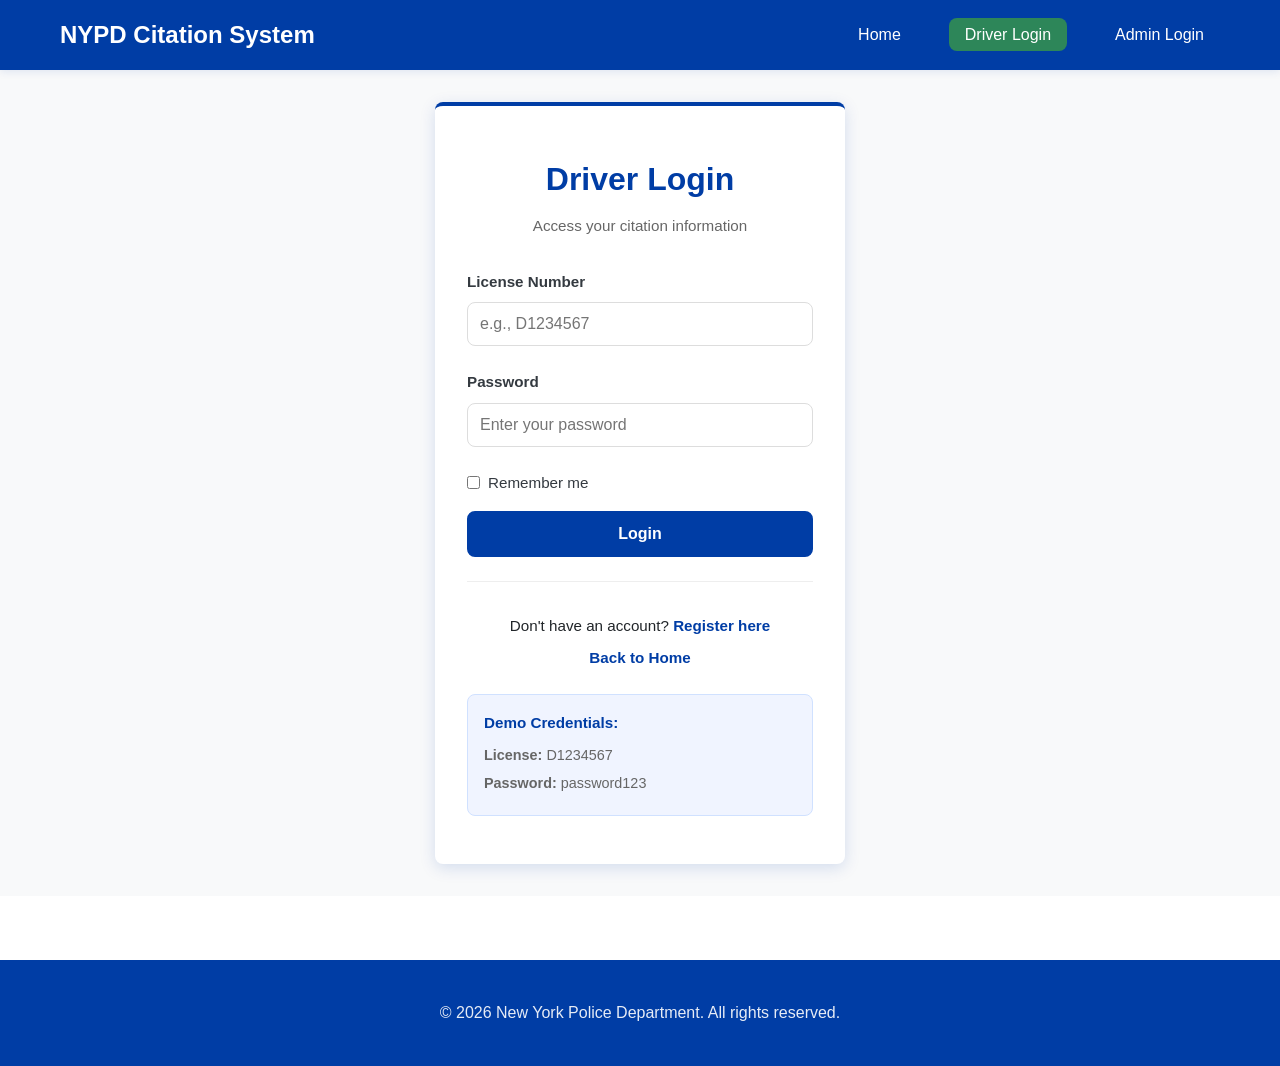
==== pages/driver-dashboard.html @ 5fd09bb0 "Dashboard development and styling, testing to follow" ====
<!DOCTYPE html>
<html lang="en" dir="ltr">
    <head>
        <meta charset="UTF-8">
        <meta name="viewport" content="width=device-width, initial-scale=1.0">
        <title>NYPD Citation System - Driver Dashboard</title>
        <link rel="stylesheet" href="../css/dashboard.css">
    </head>

    <body>
        <!-- NAVIGATION BAR -->
        <nav class="navbar">
            <div class="container">
                <div class="logo">
                    <h1>NYPD Citation System</h1>
                </div>
                
                <ul class="nav-links">
                    <li><a href="../index.html">Home</a></li>
                    <li><a href="#" id="logout-btn" style="cursor: pointer; color: white;">Logout</a></li>
                </ul>
            </div>
        </nav>

        <!-- MAIN DASHBOARD CONTENT -->
        <main class="container">
            <!-- Dashboard Header -->
            <div class="dashboard-header">
                <h1>Welcome, Driver</h1>
                <p id="user-info">License: <strong id="user-license">Loading...</strong></p>
            </div>

            <!-- Dashboard Navigation -->
            <div class="dashboard-nav">
                <h2>Your Citations</h2>
                <button class="btn btn-primary" id="refresh-btn">🔄 Refresh</button>
            </div>

            <!-- Stats Cards -->
            <div class="dashboard-stats">
                <div class="stat-card">
                    <div class="stat-number" id="total-citations">0</div>
                    <div class="stat-label">Total Citations</div>
                </div>
                <div class="stat-card">
                    <div class="stat-number" id="active-citations">0</div>
                    <div class="stat-label">Active</div>
                </div>
                <div class="stat-card">
                    <div class="stat-number" id="paid-citations">0</div>
                    <div class="stat-label">Paid</div>
                </div>
                <div class="stat-card">
                    <div class="stat-number" id="dismissed-citations">0</div>
                    <div class="stat-label">Dismissed</div>
                </div>
            </div>

            <!-- Citations Section -->
            <div class="citations-section">
                <h3>Citation Details</h3>
                
                <!-- Loading State -->
                <div id="loading-state" class="loading" style="display: none;">
                    <div class="spinner-large"></div>
                    <p>Loading your citations...</p>
                </div>

                <!-- Error State -->
                <div id="error-state" class="alert alert-error" style="display: none;">
                    <span id="error-text"></span>
                </div>

                <!-- Empty State -->
                <div id="empty-state" class="no-citations" style="display: none;">
                    <p>📋 No citations found</p>
                    <p>Good news! You have no traffic citations on record.</p>
                </div>

                <!-- Citations Table -->
                <div id="citations-table-wrapper" style="display: none;">
                    <table class="citations-table">
                        <thead>
                            <tr>
                                <th>Citation #</th>
                                <th>Violation</th>
                                <th>Date Issued</th>
                                <th>Fine Amount</th>
                                <th>Status</th>
                            </tr>
                        </thead>
                        <tbody id="citations-tbody">
                            <!-- Rows will be added by JavaScript -->
                        </tbody>
                    </table>
                </div>
            </div>
        </main>

        <!-- FOOTER -->
        <footer class="footer">
            <div class="container">
                <p>&copy; 2026 New York Police Department. All rights reserved.</p>
            </div>
        </footer>

        <!-- JavaScript Files -->
        <script src="../js/auth.js"></script>
        <script src="../js/api.js"></script>
        <script src="driver-dashboard.js"></script>

    </body>
</html>
---- css/dashboard.css ----
/* ========================================
   DASHBOARD STYLES - Shared dashboard styling
   ======================================== */

/* Dashboard Header */
.dashboard-header {
    color: white;
    padding: 2rem;
    margin-bottom: 2rem;
    border-radius: var(--border-radius);
}

.dashboard-header h1 {
    margin-bottom: 0.5rem;
    font-size: 2rem;
}

.dashboard-header p {
    opacity: 0.9;
    margin: 0;
}

/* Dashboard Navigation */
.dashboard-nav {
    display: flex;
    justify-content: space-between;
    align-items: center;
    margin-bottom: 2rem;
    flex-wrap: wrap;
    gap: 1rem;
}

.dashboard-nav h2 {
    margin: 0;
}

/* Dashboard Tabs */
.dashboard-tabs {
    display: flex;
    gap: 1rem;
    margin-bottom: 2rem;
    border-bottom: 2px solid #eee;
    flex-wrap: wrap;
}

.dashboard-tabs button {
    background: none;
    border: none;
    padding: 1rem;
    font-size: 1rem;
    font-weight: 600;
    color: #666;
    cursor: pointer;
    border-bottom: 3px solid transparent;
    transition: all 0.3s ease;
}

.dashboard-tabs button:hover {
    color: var(--primary-color);
}

.dashboard-tabs button.active {
    color: var(--primary-color);
    border-bottom-color: var(--primary-color);
}

/* Dashboard Stats */
.dashboard-stats {
    display: grid;
    grid-template-columns: repeat(auto-fit, minmax(200px, 1fr));
    gap: 1.5rem;
    margin-bottom: 2rem;
}

.stat-card {
    background: white;
    padding: 1.5rem;
    border-radius: var(--border-radius);
    box-shadow: var(--box-shadow);
    border-left: 4px solid var(--primary-color);
    text-align: center;
}

.stat-card .stat-number {
    font-size: 2.5rem;
    font-weight: bold;
    color: var(--primary-color);
    margin-bottom: 0.5rem;
}

.stat-card .stat-label {
    color: #666;
    font-size: 0.95rem;
}

/* Content Sections */
.content-section {
    background: white;
    padding: 2rem;
    border-radius: var(--border-radius);
    box-shadow: var(--box-shadow);
    display: none;
}

.content-section.active {
    display: block;
}

.content-section h3 {
    color: var(--primary-color);
    margin-bottom: 1.5rem;
    font-size: 1.5rem;
}

.content-section h4 {
    color: var(--primary-color);
    margin-top: 1.5rem;
    margin-bottom: 1rem;
}

/* Form Layouts */
.form-row {
    display: grid;
    grid-template-columns: repeat(auto-fit, minmax(250px, 1fr));
    gap: 1.5rem;
    margin-bottom: 1.5rem;
}

.form-row .form-group {
    margin-bottom: 0;
}

.form-submit {
    display: flex;
    gap: 1rem;
    justify-content: flex-start;
    flex-wrap: wrap;
}

.form-submit button {
    flex: 1;
    min-width: 120px;
}

/* Tables */
.citations-table {
    width: 100%;
    border-collapse: collapse;
    margin-top: 1rem;
}

.citations-table th {
    background-color: var(--light-color);
    color: var(--dark-color);
    padding: 1rem;
    text-align: left;
    font-weight: 600;
    border-bottom: 2px solid #ddd;
}

.citations-table td {
    padding: 1rem;
    border-bottom: 1px solid #eee;
}

.citations-table tr:hover {
    background-color: #f9f9f9;
}

/* Status Badges */
.status-badge {
    display: inline-block;
    padding: 0.4rem 0.8rem;
    border-radius: 20px;
    font-size: 0.85rem;
    font-weight: 600;
}

.status-active {
    background-color: #fef3c7;
    color: #92400e;
}

.status-paid {
    background-color: #dcfce7;
    color: #15803d;
}

.status-dismissed {
    background-color: #e0e7ff;
    color: #3730a3;
}

/* Empty/No Data States */
.no-data {
    text-align: center;
    padding: 3rem;
    color: #666;
}

.no-data p {
    font-size: 1.1rem;
    margin-bottom: 1rem;
}

/* Loading State */
.loading {
    text-align: center;
    padding: 2rem;
    color: #666;
}

.spinner-large {
    border: 4px solid rgba(0, 61, 165, 0.1);
    border-top-color: var(--primary-color);
    border-radius: 50%;
    width: 40px;
    height: 40px;
    animation: spin 0.8s linear infinite;
    margin: 0 auto 1rem;
}

/* Filter Section */
.filter-section {
    display: flex;
    gap: 1rem;
    margin-bottom: 1.5rem;
    flex-wrap: wrap;
    align-items: flex-end;
}

.filter-section .form-group {
    flex: 1;
    min-width: 200px;
    margin-bottom: 0;
}

.filter-section button {
    align-self: flex-end;
}

/* Success Alert */
.success-alert {
    display: none;
}

/* ========================================
   OFFICER DASHBOARD SPECIFIC
   ======================================== */

.officer-dashboard .dashboard-header {
    background: linear-gradient(135deg, var(--secondary-color), var(--secondary-light));
}

.officer-dashboard .dashboard-nav h2 {
    color: var(--secondary-color);
}

.officer-dashboard .stat-card {
    border-left-color: var(--secondary-color);
}

.officer-dashboard .stat-card .stat-number {
    color: var(--secondary-color);
}

.officer-dashboard .content-section h3,
.officer-dashboard .content-section h4 {
    color: var(--secondary-color);
}

.officer-dashboard .dashboard-tabs button:hover {
    color: var(--secondary-color);
}

.officer-dashboard .dashboard-tabs button.active {
    color: var(--secondary-color);
    border-bottom-color: var(--secondary-color);
}

.officer-dashboard .spinner-large {
    border-top-color: var(--secondary-color);
    border: 4px solid rgba(45, 134, 89, 0.1);
}

/* ========================================
   RESPONSIVE DESIGN
   ======================================== */

@media (max-width: 768px) {
    .dashboard-nav {
        flex-direction: column;
        align-items: flex-start;
    }

    .dashboard-tabs {
        flex-direction: column;
    }

    .dashboard-tabs button {
        width: 100%;
        text-align: left;
        border-bottom: none;
        border-left: 3px solid transparent;
    }

    .dashboard-tabs button.active {
        border-left-color: var(--primary-color);
        border-bottom-color: transparent;
    }

    .officer-dashboard .dashboard-tabs button.active {
        border-left-color: var(--secondary-color);
    }

    .citations-table {
        font-size: 0.9rem;
    }

    .citations-table th,
    .citations-table td {
        padding: 0.75rem 0.5rem;
    }

    .dashboard-stats {
        grid-template-columns: 1fr;
    }

    .form-row {
        grid-template-columns: 1fr;
    }

    .form-submit {
        flex-direction: column;
    }

    .form-submit button {
        width: 100%;
    }

    .filter-section {
        flex-direction: column;
        align-items: stretch;
    }

    .filter-section .form-group {
        margin-bottom: 1rem;
    }

    .filter-section button {
        align-self: stretch;
        width: 100%;
    }
}
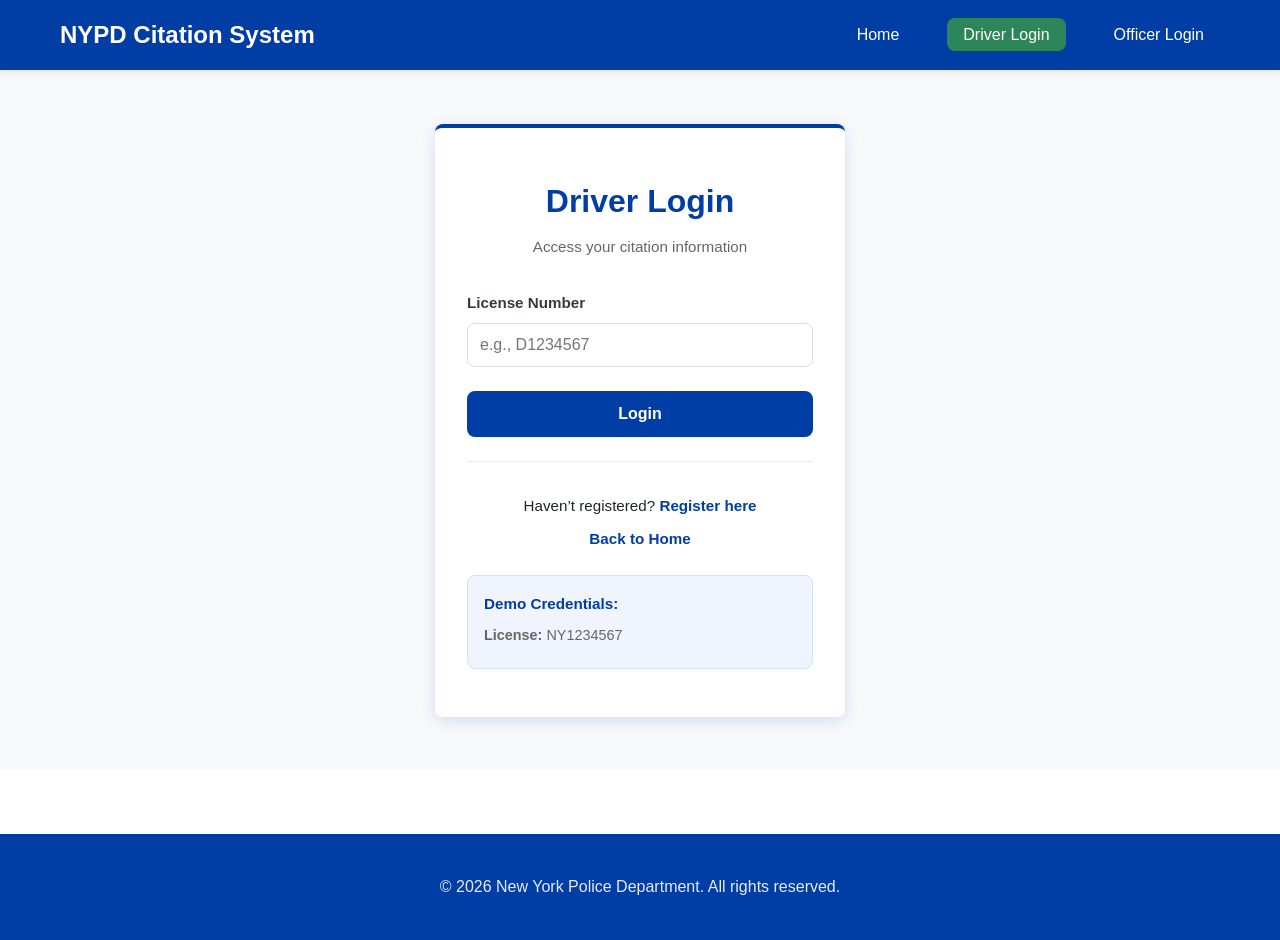
==== commit 2e1026eb: "Reorganised directory moves all .js into seperate ../js/pages/.." ====
--- a/pages/driver-dashboard.html
+++ b/pages/driver-dashboard.html
@@ -4,6 +4,7 @@
         <meta charset="UTF-8">
         <meta name="viewport" content="width=device-width, initial-scale=1.0">
         <title>NYPD Citation System - Driver Dashboard</title>
+        <link rel="stylesheet" href="../css/styles.css">
         <link rel="stylesheet" href="../css/dashboard.css">
     </head>
 
@@ -33,7 +34,7 @@
             <!-- Dashboard Navigation -->
             <div class="dashboard-nav">
                 <h2>Your Citations</h2>
-                <button class="btn btn-primary" id="refresh-btn">🔄 Refresh</button>
+                <button class="btn btn-primary" id="refresh-btn">Refresh</button>
             </div>
 
             <!-- Stats Cards -->
@@ -73,7 +74,7 @@
 
                 <!-- Empty State -->
                 <div id="empty-state" class="no-citations" style="display: none;">
-                    <p>📋 No citations found</p>
+                    <p>No citations found</p>
                     <p>Good news! You have no traffic citations on record.</p>
                 </div>
 
@@ -107,7 +108,7 @@
         <!-- JavaScript Files -->
         <script src="../js/auth.js"></script>
         <script src="../js/api.js"></script>
-        <script src="driver-dashboard.js"></script>
+        <script src="../js/pages/driver-dashboard.js"></script>
 
     </body>
 </html>
--- a/css/styles.css
+++ b/css/styles.css
@@ -0,0 +1,631 @@
+/* ========================================
+   NYPD Citation System - Main Stylesheet
+   ======================================== */
+
+/* CSS VARIABLES: Colors used throughout the site */
+:root {
+  /* Primary Colors (NYPD Flag) */
+  --primary-color: #003da5;      /* NYPD Dark Blue */
+  --primary-light: #0052cc;       /* Lighter NYPD Blue */
+  --primary-dark: #002171;        /* Darker Blue */
+  
+  /* Secondary Colors (NYPD Flag Green) */
+  --secondary-color: #2d8659;     /* NYPD Green */
+  --secondary-light: #3da070;     /* Lighter Green */
+  
+  /* Accent Colors */
+  --white-accent: #ffffff;        /* White from flag */
+  --success-color: #2d8659;       /* Green (matches flag) */
+  --danger-color: #c41e3a;        /* Deep red for errors */
+  --warning-color: #ffc107;       /* Yellow for warnings */
+  
+  /* Neutral Colors */
+  --light-color: #f8f9fa;         /* Very light gray */
+  --medium-color: #e9ecef;        /* Medium gray */
+  --dark-color: #343a40;          /* Dark gray/black */
+  --text-color: #212529;          /* Dark text */
+  
+  /* Effects */
+  --box-shadow: 0 2px 8px rgba(0, 61, 165, 0.1);
+  --box-shadow-lg: 0 4px 16px rgba(0, 61, 165, 0.15);
+  --border-radius: 8px;
+}
+
+/* ========================================
+   GLOBAL STYLES: Applied to all elements
+   ======================================== */
+
+* {
+  margin: 0;                /* Remove default spacing */
+  padding: 0;               /* Remove default padding */
+  box-sizing: border-box;   /* Include padding in width calculations */
+}
+
+html {
+  scroll-behavior: smooth;  /* Smooth scrolling effect */
+}
+
+body {
+  font-family: 'Segoe UI', Tahoma, Geneva, Verdana, sans-serif;
+  font-size: 16px;
+  line-height: 1.6;        /* Space between lines */
+  color: var(--text-color);
+  background-color: #fff;
+}
+
+/* Remove bullet points from lists */
+ul, ol {
+  list-style: none;
+}
+
+/* Style all links */
+a {
+  color: var(--primary-color);
+  text-decoration: none;
+  transition: color 0.3s ease;  /* Smooth color change on hover */
+}
+
+a:hover {
+  color: var(--primary-light);
+}
+
+/* ========================================
+   CONTAINER: Holds and centers content
+   ======================================== */
+
+.container {
+  max-width: 1200px;      /* Maximum width on desktop */
+  margin: 0 auto;         /* Center horizontally */
+  padding: 0 20px;        /* Padding on sides for mobile */
+}
+
+@media (max-width: 768px) {
+  .container {
+    padding: 0 15px;      /* Less padding on mobile */
+  }
+}
+
+/* ========================================
+   NAVIGATION BAR
+   ======================================== */
+
+.navbar {
+  background-color: var(--primary-color);
+  color: white;
+  padding: 1rem 0;
+  box-shadow: var(--box-shadow);
+  position: sticky;        /* Stays at top when scrolling */
+  top: 0;
+  z-index: 100;            /* Appears above other content */
+}
+
+.navbar .container {
+  display: flex;
+  justify-content: space-between;  /* Logo on left, links on right */
+  align-items: center;
+}
+
+.logo h1 {
+  font-size: 1.5rem;
+  font-weight: bold;
+}
+
+.nav-links {
+  display: flex;
+  gap: 2rem;               /* Space between links */
+  align-items: center;
+}
+
+.nav-links a {
+  color: white;
+  font-weight: 500;
+  padding: 0.5rem 1rem;
+  border-radius: var(--border-radius);
+  transition: background-color 0.3s ease;
+}
+
+.nav-links a:hover,
+.nav-links a.active {
+  background-color: var(--secondary-color);
+}
+
+/* Mobile Navigation */
+@media (max-width: 768px) {
+  .navbar .container {
+    flex-direction: column;
+    gap: 1rem;
+  }
+  
+  .nav-links {
+    flex-direction: column;
+    gap: 0.5rem;
+  }
+}
+
+/* ========================================
+   HERO SECTION: Welcome banner
+   ======================================== */
+
+.hero {
+  background: linear-gradient(135deg, var(--primary-color), var(--primary-light));
+  color: white;
+  padding: 6rem 2rem;
+  text-align: center;
+  margin-top: 2rem;
+}
+
+.hero-content h1 {
+  font-size: 3rem;
+  margin-bottom: 1rem;
+}
+
+.hero-content .subtitle {
+  font-size: 1.3rem;
+  margin-bottom: 2rem;
+  opacity: 0.9;
+}
+
+.hero-buttons {
+  display: flex;
+  gap: 1rem;
+  justify-content: center;
+  flex-wrap: wrap;
+}
+
+/* Mobile Hero */
+@media (max-width: 768px) {
+  .hero {
+    padding: 3rem 1rem;
+  }
+  
+  .hero-content h1 {
+    font-size: 2rem;
+  }
+  
+  .hero-content .subtitle {
+    font-size: 1rem;
+  }
+  
+  .hero-buttons {
+    flex-direction: column;
+    align-items: center;
+  }
+  
+  .hero-buttons .btn {
+    width: 100%;
+    max-width: 300px;
+  }
+}
+
+/* ========================================
+   BUTTONS
+   ======================================== */
+
+.btn {
+  display: inline-block;
+  padding: 0.75rem 1.5rem;
+  border: 2px solid transparent;
+  border-radius: var(--border-radius);
+  font-size: 1rem;
+  font-weight: 600;
+  cursor: pointer;
+  transition: all 0.3s ease;
+  text-align: center;
+}
+
+/* Primary Button (Main action) */
+.btn-primary {
+  background-color: var(--primary-color);
+  color: white;
+  border-color: var(--primary-color);
+}
+
+.btn-primary:hover {
+  background-color: var(--primary-dark);
+  transform: translateY(-2px);  /* Move up slightly */
+  box-shadow: var(--box-shadow-lg);
+}
+
+/* Secondary Button - Now uses NYPD Green */
+.btn-secondary {
+  background-color: var(--secondary-color);
+  color: white;
+  border-color: var(--secondary-color);
+}
+
+.btn-secondary:hover {
+  background-color: var(--secondary-light);
+  transform: translateY(-2px);
+  box-shadow: var(--box-shadow-lg);
+}
+
+/* Outline Button (Less empdhasis) */
+.btn-outline {
+  background-color: transparent;
+  color: var(--primary-color);
+  border-color: var(--primary-color);
+}
+
+.btn-outline:hover {
+  background-color: var(--light-color);
+  border-color: var(--primary-dark);
+}
+
+/* Full width button */
+.btn-block {
+  width: 100%;
+  display: block;
+}
+
+/* ========================================
+   FEATURES SECTION
+   ======================================== */
+
+.features {
+  padding: 4rem 0;
+  text-align: center;
+}
+
+.features h2 {
+  font-size: 2.5rem;
+  margin-bottom: 1rem;
+  color: var(--primary-color);
+}
+
+.section-intro {
+  font-size: 1.1rem;
+  color: var(--medium-color);
+  margin-bottom: 3rem;
+}
+
+/* Grid Layout: 4 columns on desktop, responsive */
+.features-grid {
+  display: grid;
+  grid-template-columns: repeat(auto-fit, minmax(280px, 1fr));
+  gap: 2rem;
+  margin-bottom: 3rem;
+}
+
+.feature-card {
+  background: white;
+  padding: 2rem;
+  border-radius: var(--border-radius);
+  box-shadow: var(--box-shadow);
+  transition: all 0.3s ease;
+  text-align: center;
+}
+
+.feature-card:hover {
+  transform: translateY(-5px);  /* Move up on hover */
+  box-shadow: var(--box-shadow-lg);
+}
+
+.feature-icon {
+  font-size: 3rem;
+  margin-bottom: 1rem;
+}
+
+.feature-card h3 {
+  font-size: 1.3rem;
+  margin-bottom: 1rem;
+  color: var(--primary-color);
+}
+
+.feature-card p {
+  color: #666;
+  line-height: 1.8;
+}
+
+/* Mobile Features */
+@media (max-width: 768px) {
+  .features-grid {
+    grid-template-columns: repeat(auto-fit, minmax(200px, 1fr));
+    gap: 1.5rem;
+  }
+  
+  .feature-card {
+    padding: 1.5rem;
+  }
+}
+
+/* ========================================
+   INFO SECTION: User types
+   ======================================== */
+
+.info {
+  padding: 4rem 0;
+  background-color: var(--light-color);
+}
+
+.info h2 {
+  font-size: 2.5rem;
+  text-align: center;
+  margin-bottom: 3rem;
+  color: var(--primary-color);
+}
+
+.user-types {
+  display: grid;
+  grid-template-columns: repeat(auto-fit, minmax(300px, 1fr));
+  gap: 2rem;
+}
+
+.user-card {
+  background: white;
+  padding: 2rem;
+  border-radius: var(--border-radius);
+  border-left: 5px solid var(--primary-color);
+  box-shadow: var(--box-shadow);
+}
+
+.user-card h3 {
+  font-size: 1.3rem;
+  color: var(--primary-color);
+  margin-bottom: 1rem;
+}
+
+.user-card ul {
+  list-style: none;
+  margin-bottom: 1.5rem;
+}
+
+.user-card li {
+  padding: 0.5rem 0;
+  padding-left: 1.5rem;
+  position: relative;
+}
+
+.user-card li::before {
+  content: "✓";  /* Checkmark */
+  position: absolute;
+  left: 0;
+  color: var(--success-color);
+  font-weight: bold;
+}
+
+.user-card .btn {
+  display: block;
+  width: 100%;
+}
+
+/* ========================================
+   FOOTER
+   ======================================== */
+
+.footer {
+  background-color: var(--primary-color);
+  color: white;
+  text-align: center;
+  padding: 2rem;
+  margin-top: 4rem;
+}
+
+.footer p {
+  margin: 0.5rem 0;
+  opacity: 0.9;
+}
+
+/* ========================================
+   LOGIN PAGE STYLES
+   ======================================== */
+
+.login-main {
+  min-height: calc(100vh - 200px);  /* Full screen minus nav and footer */
+  display: flex;
+  align-items: center;
+  justify-content: center;
+  background-color: var(--light-color);
+  padding: 2rem 0;
+}
+
+.login-container {
+  width: 100%;
+  max-width: 450px;
+  padding: 0 20px;
+}
+
+.login-box {
+  background: white;
+  padding: 3rem 2rem;
+  border-radius: var(--border-radius);
+  box-shadow: var(--box-shadow-lg);
+  border-top: 4px solid var(--primary-color);
+}
+
+.login-box h2 {
+  font-size: 2rem;
+  color: var(--primary-color);
+  margin-bottom: 0.5rem;
+  text-align: center;
+}
+
+.login-subtitle {
+  text-align: center;
+  color: #666;
+  margin-bottom: 2rem;
+  font-size: 0.95rem;
+}
+
+/* ========================================
+   FORM STYLES
+   ======================================== */
+
+.form-group {
+  margin-bottom: 1.5rem;
+}
+
+.form-group label {
+  display: block;
+  margin-bottom: 0.5rem;
+  font-weight: 600;
+  color: var(--dark-color);
+  font-size: 0.95rem;
+}
+
+.form-group input[type="text"],
+.form-group input[type="password"],
+.form-group input[type="email"],
+.form-group input[type="number"],
+.form-group input[type="date"],
+.form-group textarea,
+.form-group select {
+  width: 100%;
+  padding: 0.75rem;
+  border: 1px solid #ddd;
+  border-radius: var(--border-radius);
+  font-size: 1rem;
+  font-family: inherit;
+  transition: border-color 0.3s ease, box-shadow 0.3s ease;
+}
+
+.form-group input:focus,
+.form-group textarea:focus,
+.form-group select:focus {
+  outline: none;
+  border-color: var(--primary-color);
+  box-shadow: 0 0 0 3px rgba(0, 61, 165, 0.1);
+}
+
+/* Checkbox styles */
+.form-group.checkbox {
+  display: flex;
+  align-items: center;
+  margin-bottom: 1rem;
+}
+
+.form-group.checkbox input[type="checkbox"] {
+  width: auto;
+  margin-right: 0.5rem;
+  cursor: pointer;
+}
+
+.form-group.checkbox label {
+  margin-bottom: 0;
+  cursor: pointer;
+  font-weight: normal;
+}
+
+/* Error hint text */
+.error-hint {
+  display: block;
+  color: var(--danger-color);
+  font-size: 0.85rem;
+  margin-top: 0.25rem;
+}
+
+/* ========================================
+   ALERTS (Error & Success Messages)
+   ======================================== */
+
+.alert {
+  padding: 1rem;
+  margin-bottom: 1.5rem;
+  border-radius: var(--border-radius);
+  border-left: 4px solid;
+  font-weight: 500;
+}
+
+.alert-error {
+  background-color: #fee2e2;
+  color: #b91c1c;
+  border-left-color: var(--danger-color);
+}
+
+.alert-success {
+  background-color: #dcfce7;
+  color: #15803d;
+  border-left-color: var(--success-color);
+}
+
+.alert-warning {
+  background-color: #fef3c7;
+  color: #92400e;
+  border-left-color: var(--warning-color);
+}
+
+/* ========================================
+   LOGIN BUTTONS & LINKS
+   ======================================== */
+
+.btn-block {
+  width: 100%;
+  display: block;
+  margin-bottom: 1rem;
+  position: relative;
+}
+
+/* Loading spinner animation */
+.spinner {
+  display: inline-block;
+  width: 14px;
+  height: 14px;
+  border: 2px solid rgba(255, 255, 255, 0.3);
+  border-top-color: white;
+  border-radius: 50%;
+  animation: spin 0.8s linear infinite;
+  margin-left: 0.5rem;
+}
+
+@keyframes spin {
+  to { transform: rotate(360deg); }
+}
+
+.login-links {
+  text-align: center;
+  margin-top: 1.5rem;
+  padding-top: 1.5rem;
+  border-top: 1px solid #eee;
+}
+
+.login-links p {
+  margin: 0.5rem 0;
+  font-size: 0.95rem;
+}
+
+.login-links a {
+  color: var(--primary-color);
+  font-weight: 600;
+}
+
+.login-links a:hover {
+  text-decoration: underline;
+  color: var(--primary-dark);
+}
+
+/* ========================================
+   DEMO INFO BOX
+   ======================================== */
+
+.demo-info {
+  background-color: #f0f4ff;
+  border: 1px solid #d0e1ff;
+  padding: 1rem;
+  border-radius: var(--border-radius);
+  margin-top: 1.5rem;
+  font-size: 0.9rem;
+}
+
+.demo-info h4 {
+  margin: 0 0 0.5rem 0;
+  color: var(--primary-color);
+  font-size: 0.95rem;
+}
+
+.demo-info p {
+  margin: 0.3rem 0;
+  color: #666;
+}
+
+/* ========================================
+   RESPONSIVE LOGIN
+   ======================================== */
+
+@media (max-width: 640px) {
+  .login-box {
+    padding: 2rem 1.5rem;
+  }
+  
+  .login-box h2 {
+    font-size: 1.5rem;
+  }
+}
